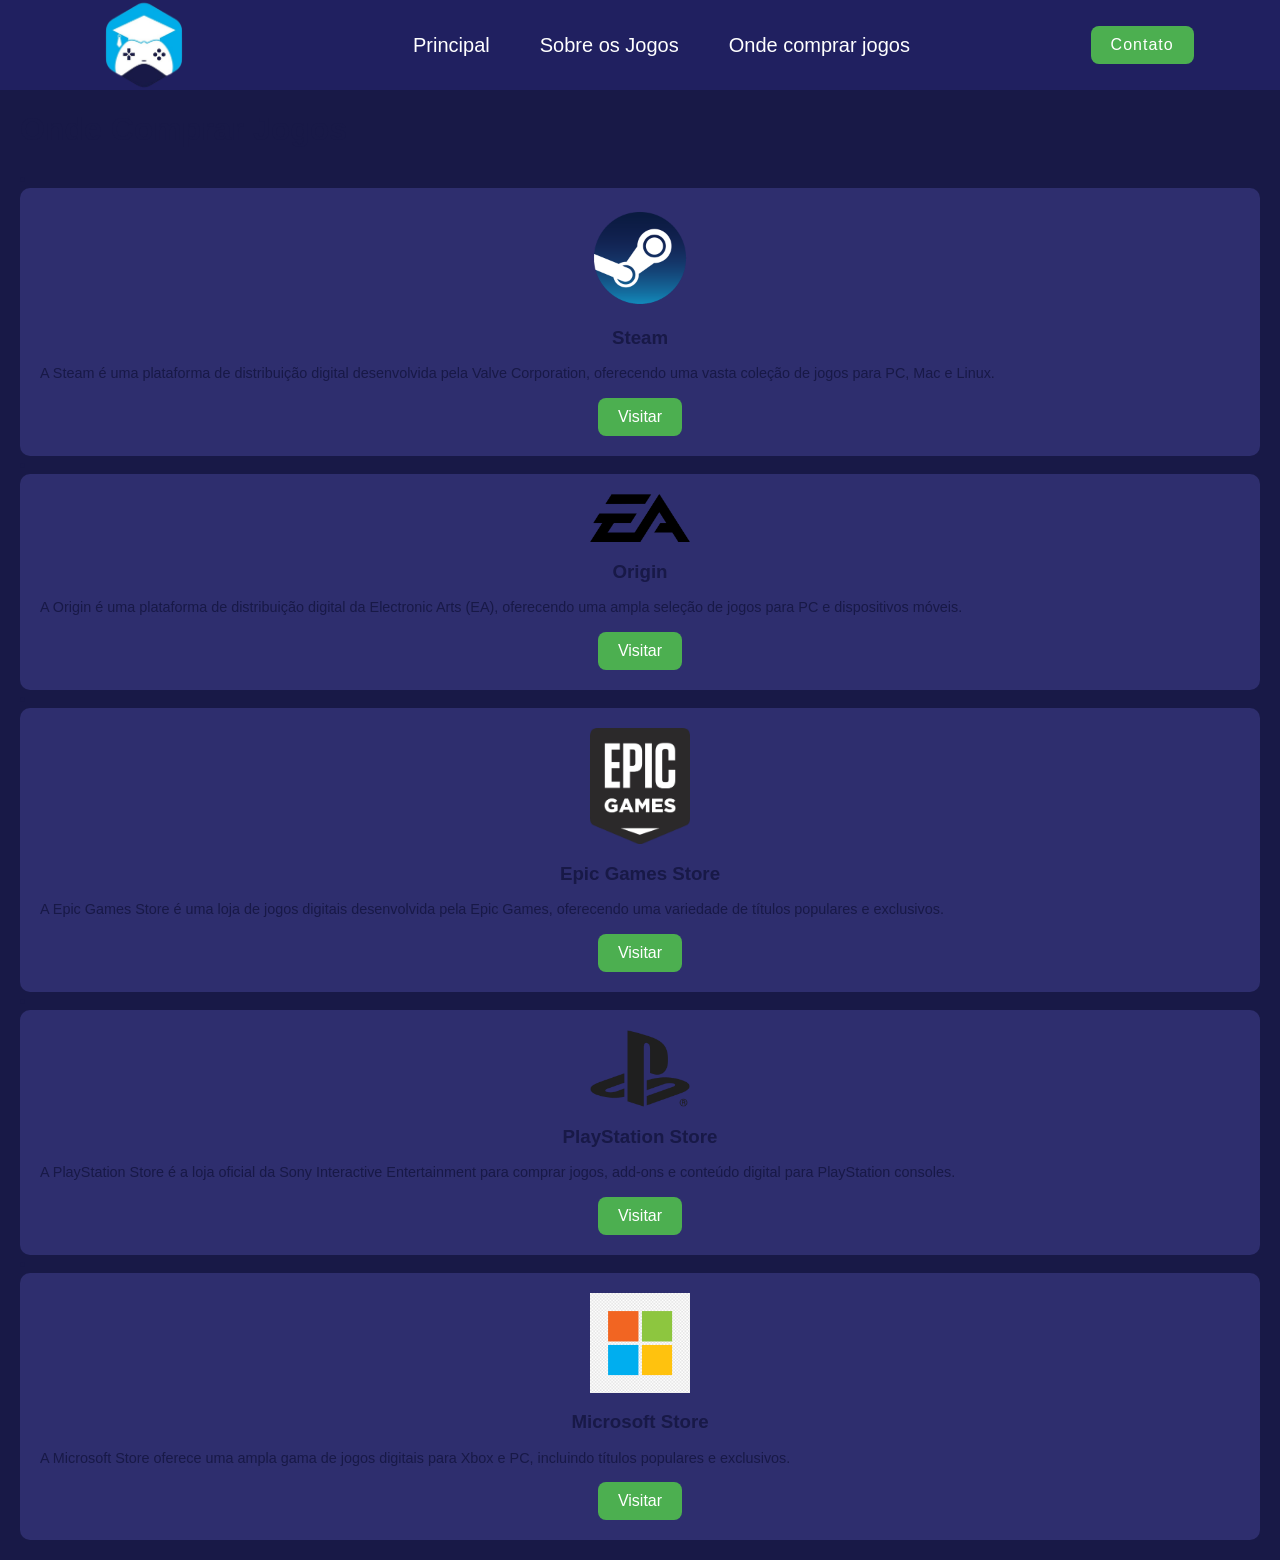
==== index.html @ fca537c5 "Update index.html" ====
<!DOCTYPE html>
<html lang="pt-br">

<head>
    <meta charset="UTF-8">
    <meta name="viewport" content="width=device-width, initial-scale=1.0, maximum-scale=1.0, user-scalable=no">
    <title>Onde Comprar Jogos</title>
    <link rel="stylesheet" href="style.css">
    <link rel="stylesheet" href="ODC.css">
    <link rel="icon" type="image/png" src="imagens/icon.png">
</head>

<body>

    <!-- Começo do Cabeçário -->
    <header class="header">
        <nav class="nav__container">
            <div class="nav__logo"></div>

            <ul class="nav__links">
                <li class="nav__link">
                    <a href="#">Principal</a>
                </li>
                <li class="nav__link">
                    <a href="#">Sobre os Jogos</a>
                </li>
                <li class="nav__link">
                    <a href="#">Onde comprar jogos</a>
                </li>
            </ul>
            <button class="btn btn--primary">Contato</button>
        </nav>
    </header>
    <!-- Fim do Cabeçário -->

    <!-- Conteúdo da página -->
    <div class="onde-comprar-container">
        <h1 style="color: #181947;">Onde Comprar Jogos</h1>
        <p style="color: #181947;>Aqui estão algumas das principais lojas para comprar jogos digitais:</p>
        <ul class="lojas">
            <li>
                <div class="loja">
                    <img src="Steam_Logo.png" alt="Steam">
                    <h3>Steam</h3>
                    <p>A Steam é uma plataforma de distribuição digital desenvolvida pela Valve Corporation, oferecendo uma vasta coleção de jogos para PC, Mac e Linux.</p>
                    <a href="https://store.steampowered.com/" class="btn-loja">Visitar</a>
                </div>
            </li>
            <li>
                <div class="loja">
                    <img src="2560px-EA-Logo.svg.png" alt="Origin">
                    <h3>Origin</h3>
                    <p>A Origin é uma plataforma de distribuição digital da Electronic Arts (EA), oferecendo uma ampla seleção de jogos para PC e dispositivos móveis.</p>
                    <a href="https://www.origin.com/" class="btn-loja">Visitar</a>
                </div>
            </li>
            <li>
                <div class="loja">
                    <img src="Epic_Games_logo.svg.png" alt="Epic Games Store">
                    <h3>Epic Games Store</h3>
                    <p>A Epic Games Store é uma loja de jogos digitais desenvolvida pela Epic Games, oferecendo uma variedade de títulos populares e exclusivos.</p>
                    <a href="https://www.epicgames.com/store/" class="btn-loja">Visitar</a>
                </div>
            </li>
            <li>
                <div class="loja">
                    <img src="1280px-PlayStation_logo.svg.png
" alt="PlayStation Store">
                    <h3>PlayStation Store</h3>
                    <p>A PlayStation Store é a loja oficial da Sony Interactive Entertainment para comprar jogos, add-ons e conteúdo digital para PlayStation consoles.</p>
                    <a href="https://store.playstation.com/" class="btn-loja">Visitar</a>
                </div>
            </li>
            <li>
                <div class="loja">
                    <img src="images (1).png" alt="Microsoft Store">
                    <h3>Microsoft Store</h3>
                    <p>A Microsoft Store oferece uma ampla gama de jogos digitais para Xbox e PC, incluindo títulos populares e exclusivos.</p>
                    <a href="https://www.microsoft.com/pt-br/store/b/games" class="btn-loja">Visitar</a>
                </div>
            </li>
        </ul>
    </div>

</body>

</html>
---- style.css ----
/* Estilos Gerais */
*,
*::before,
*::after {
    box-sizing: border-box;
}

body {
    margin: 0;
    padding: 0;
    color: white;
    font-family: "Roboto", sans-serif;
    background-color: #CEDAE3;
}

a {
    text-decoration: none;
    color: inherit;
}

/* Cabeçalho */
.header {
    width: 100%;
    height: 10vh;
    background-color: #181947;
    display: flex;
    align-items: center;
    justify-content: center;
    padding: 2em 1em;
}

.nav__container {
    width: 100%;
    display: flex;
    flex-direction: row;
    align-items: center;
    justify-content: space-around;
}

.nav__logo {
    font-size: 2rem;
    font-weight: bold;
    letter-spacing: -1px;
    text-transform: uppercase;
    background-image: url('Logo.png');
    background-size: contain;
    background-repeat: no-repeat;
    height: 120px;
    width: 150px;
}

.nav__links {
    display: flex;
    align-items: center;
    justify-content: center;
    gap: 1.5em;
    font-size: 1.25rem;
    color: hsla(0, 0%, 100%, 0.7);
}

.nav__link {
    transition: all 0.3s ease;
}

.nav__link:hover {
    color: white;
    transform: translateY(-3px);
}

.btn {
    border: 0;
    border-radius: 20px;
    padding: 0.75em 2.25em;
    font-family: inherit;
    font-size: 1rem;
    letter-spacing: 1px;
    cursor: pointer;
    transition: all 0.2s ease;
}

.btn--primary {
    background-color: #4288AA;
    color: hsla(0, 100%, 100%, 0.8);
}

.btn--primary:hover {
    border-radius: 15px;
    background-color: rgba(66, 136, 170, 0.9);
}
.Int {
    color: #181947;
    text-align: center;
}
/* Carrossel */
.container {
    display: flex;
    flex-wrap: nowrap;
    overflow-x: auto;
    gap: 1em;
    padding: 2em 0;
}

.card {
    position: relative;
    flex: 0 0 auto;
    width: 300px;
    border-radius: 10px;
    overflow: hidden;
    background-color: #181947;
    color: white;
    transition: transform 0.3s, width 0.3s;
}

.card:hover {
    cursor: pointer;
}

.background {
    width: 100%;
    height: 200px;
    object-fit: cover;
}

.card-content {
    padding: 1em;
}

.profile-image {
    display: flex;
    justify-content: center;
    align-items: center;
    margin-bottom: 1em;
}

.title {
    font-size: 1.5rem;
    margin: 0.5em 0;
}

.cta-button {
    padding: 0.5em 1em;
    background-color: #4288AA;
    color: white;
    border: none;
    border-radius: 10px;
    cursor: pointer;
    transition: background-color 0.3s;
    display: none; /* Oculto por padrão */
}

.cta-button:hover {
    background-color: rgba(66, 136, 170, 0.9);
}

.backdrop {
    position: absolute;
    top: 0;
    left: 0;
    width: 100%;
    height: 100%;
    background: rgba(0, 0, 0, 0.3);
    z-index: 0;
}

/* Game of the Year - Tópico 1 */
.game-of-the-year {
    padding: 2em;
    background-color: #202060;
    color: white;
    text-align: center;
    border-radius: 10px;
    margin: 2em auto;
    max-width: 800px;
    box-shadow: 0 4px 8px rgba(0, 0, 0, 0.1);
}

/* Game of the Year - Tópico 2 */
.game-of-the-year h2 {
    font-size: 2rem;
    margin-bottom: 1em;
}

/* Game of the Year - Tópico 3 */
.game-of-the-year p {
    font-size: 1.25rem;
    margin-bottom: 2em;
}

/* Game of the Year - Tópico 4 */
.game-of-the-year ul {
    list-style: none;
    padding: 0;
}

.game-of-the-year li {
    margin: 0.5em 0;
    font-size: 1.1rem;
}



/* Classes Adicionais */
.card.active {
    transform: scale(1.05);
    width: 350px;
}

.card.active .cta-button {
    display: block; /* Exibe o botão quando ativo */
}

/* Media Queries */
@media (max-width: 768px) {
    .nav__container {
        flex-direction: column;
    }

    .container {
        flex-direction: column;
        align-items: center;
    }
}
---- ODC.css ----
body {
    font-family: Arial, sans-serif;
    background-color: #181947;
    color: white;
}

.header {
    background-color: #202060;
    padding: 10px 0;
    text-align: center;
}

.nav__links {
    list-style-type: none;
    margin: 0;
    padding: 0;
}

.nav__link {
    display: inline;
    margin: 0 10px;
}

.nav__link a {
    text-decoration: none;
    color: white;
}

.btn {
    background-color: #4CAF50;
    border: none;
    color: white;
    padding: 10px 20px;
    text-align: center;
    text-decoration: none;
    display: inline-block;
    font-size: 16px;
    margin: 4px 2px;
    cursor: pointer;
    border-radius: 8px;
}

.onde-comprar-container {
    margin: 20px;
    color:#181947;
}

.lojas {
    list-style-type: none;
    padding: 0;
    margin: 0;
}

.lojas li {
    margin-bottom: 20px;
}

.loja {
    background-color: #2E2E6E;
    padding: 20px;
    border-radius: 10px;
}

.loja img {
    max-width: 100px;
    display: block;
    margin: 0 auto 10px;
}

.loja h3 {
    text-align: center;
    margin-bottom: 10px;
}

.loja p {
    font-size: 0.9rem;
    text-align: justify;
    line-height: 1.4;
}

.btn-loja {
    display: block;
    width: fit-content;
    margin: 0 auto;
    padding: 10px 20px;
    background-color: #4CAF50;
    border: none;
    color: white;
    text-align: center;
    text-decoration: none;
    font-size: 16px;
    cursor: pointer;
    border-radius: 8px;
}
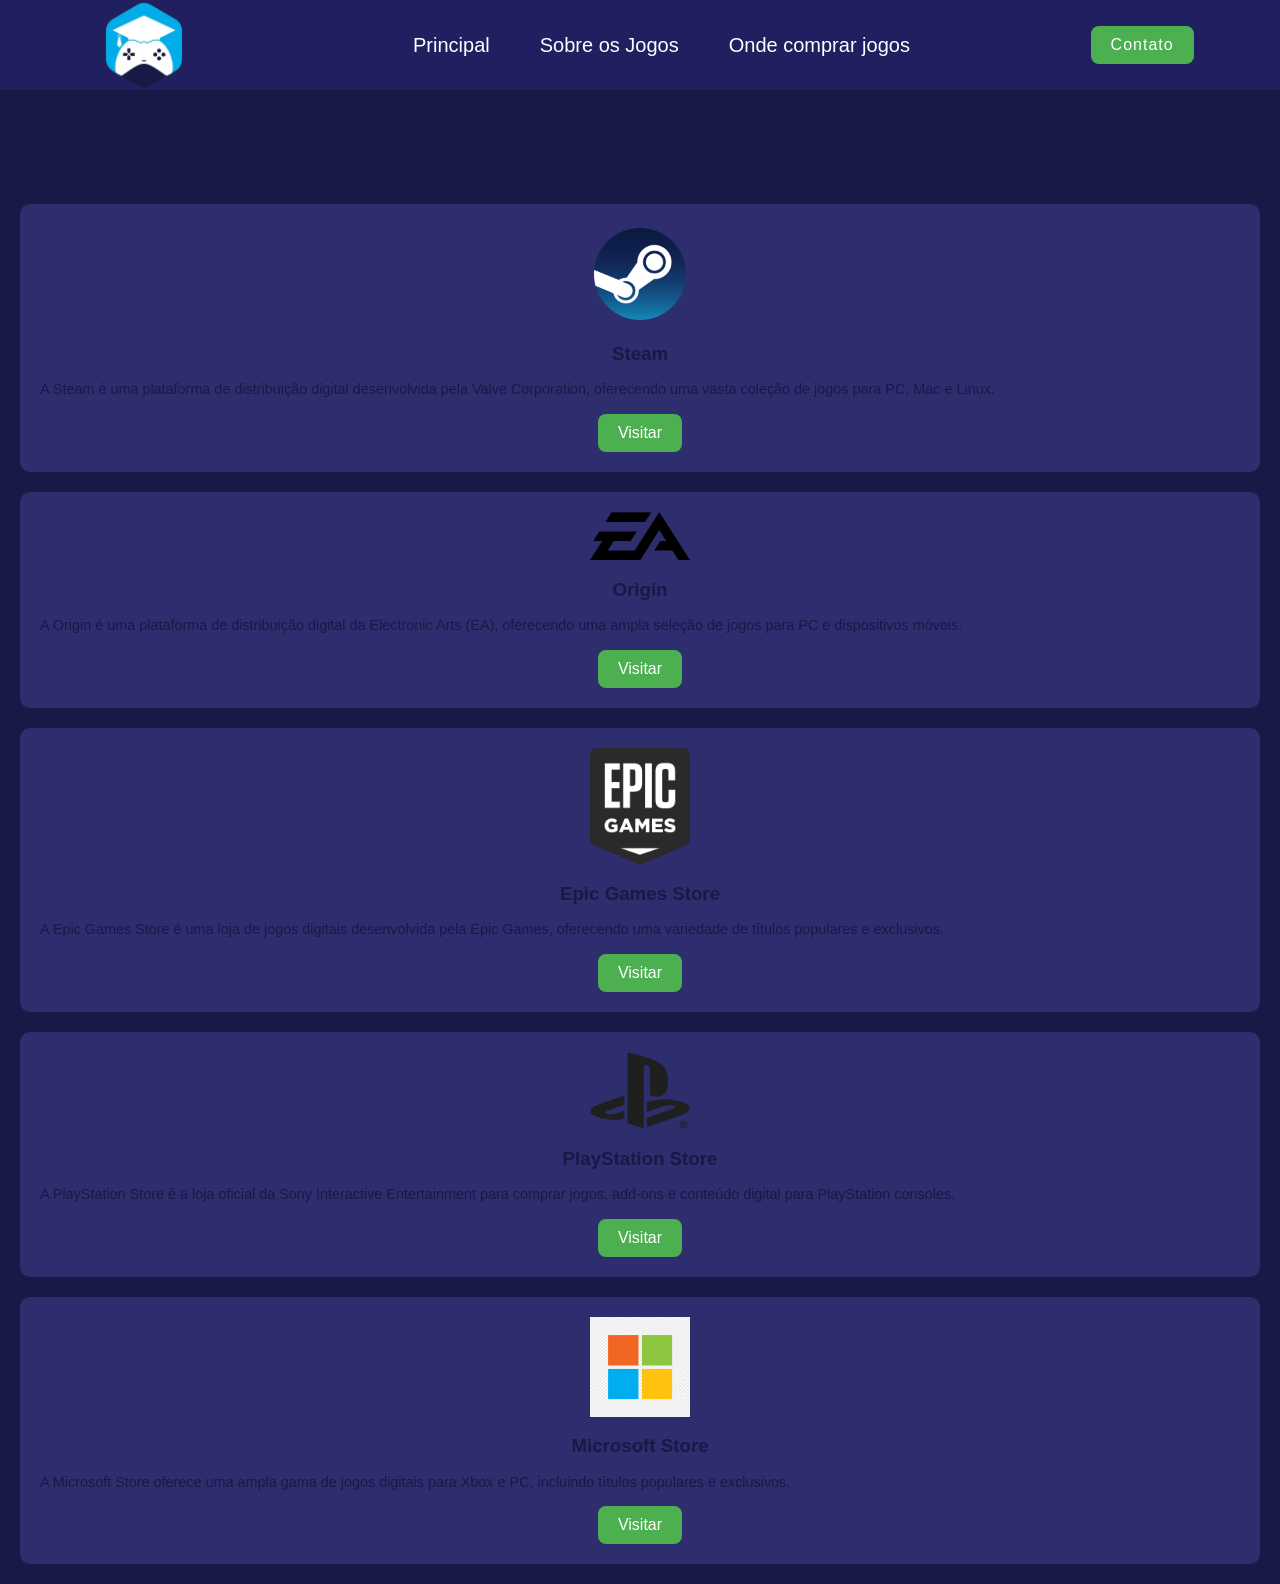
==== commit a564d4b3: "Update index.html" ====
--- a/index.html
+++ b/index.html
@@ -36,29 +36,29 @@
     <!-- Conteúdo da página -->
     <div class="onde-comprar-container">
         <h1 style="color: #181947;">Onde Comprar Jogos</h1>
-        <p style="color: #181947;>Aqui estão algumas das principais lojas para comprar jogos digitais:</p>
+        <p style="color: #181947;">Aqui estão algumas das principais lojas para comprar jogos digitais:</p>
         <ul class="lojas">
             <li>
                 <div class="loja">
                     <img src="Steam_Logo.png" alt="Steam">
-                    <h3>Steam</h3>
-                    <p>A Steam é uma plataforma de distribuição digital desenvolvida pela Valve Corporation, oferecendo uma vasta coleção de jogos para PC, Mac e Linux.</p>
+                    <h3 style="color: #181947;">Steam</h3>
+                    <p style="color: #181947;">A Steam é uma plataforma de distribuição digital desenvolvida pela Valve Corporation, oferecendo uma vasta coleção de jogos para PC, Mac e Linux.</p>
                     <a href="https://store.steampowered.com/" class="btn-loja">Visitar</a>
                 </div>
             </li>
             <li>
                 <div class="loja">
                     <img src="2560px-EA-Logo.svg.png" alt="Origin">
-                    <h3>Origin</h3>
-                    <p>A Origin é uma plataforma de distribuição digital da Electronic Arts (EA), oferecendo uma ampla seleção de jogos para PC e dispositivos móveis.</p>
+                    <h3 style="color: #181947;">Origin</h3>
+                    <p style="color: #181947;">A Origin é uma plataforma de distribuição digital da Electronic Arts (EA), oferecendo uma ampla seleção de jogos para PC e dispositivos móveis.</p>
                     <a href="https://www.origin.com/" class="btn-loja">Visitar</a>
                 </div>
             </li>
             <li>
                 <div class="loja">
                     <img src="Epic_Games_logo.svg.png" alt="Epic Games Store">
-                    <h3>Epic Games Store</h3>
-                    <p>A Epic Games Store é uma loja de jogos digitais desenvolvida pela Epic Games, oferecendo uma variedade de títulos populares e exclusivos.</p>
+                    <h3 style="color: #181947;">Epic Games Store</h3>
+                    <p style="color: #181947;">A Epic Games Store é uma loja de jogos digitais desenvolvida pela Epic Games, oferecendo uma variedade de títulos populares e exclusivos.</p>
                     <a href="https://www.epicgames.com/store/" class="btn-loja">Visitar</a>
                 </div>
             </li>
@@ -66,16 +66,16 @@
                 <div class="loja">
                     <img src="1280px-PlayStation_logo.svg.png
 " alt="PlayStation Store">
-                    <h3>PlayStation Store</h3>
-                    <p>A PlayStation Store é a loja oficial da Sony Interactive Entertainment para comprar jogos, add-ons e conteúdo digital para PlayStation consoles.</p>
+                    <h3 style="color: #181947;" >PlayStation Store</h3>
+                    <p style="color: #181947;" >A PlayStation Store é a loja oficial da Sony Interactive Entertainment para comprar jogos, add-ons e conteúdo digital para PlayStation consoles.</p>
                     <a href="https://store.playstation.com/" class="btn-loja">Visitar</a>
                 </div>
             </li>
             <li>
                 <div class="loja">
                     <img src="images (1).png" alt="Microsoft Store">
-                    <h3>Microsoft Store</h3>
-                    <p>A Microsoft Store oferece uma ampla gama de jogos digitais para Xbox e PC, incluindo títulos populares e exclusivos.</p>
+                    <h3 style="color: #181947;">Microsoft Store</h3>
+                    <p style="color: #181947;">A Microsoft Store oferece uma ampla gama de jogos digitais para Xbox e PC, incluindo títulos populares e exclusivos.</p>
                     <a href="https://www.microsoft.com/pt-br/store/b/games" class="btn-loja">Visitar</a>
                 </div>
             </li>
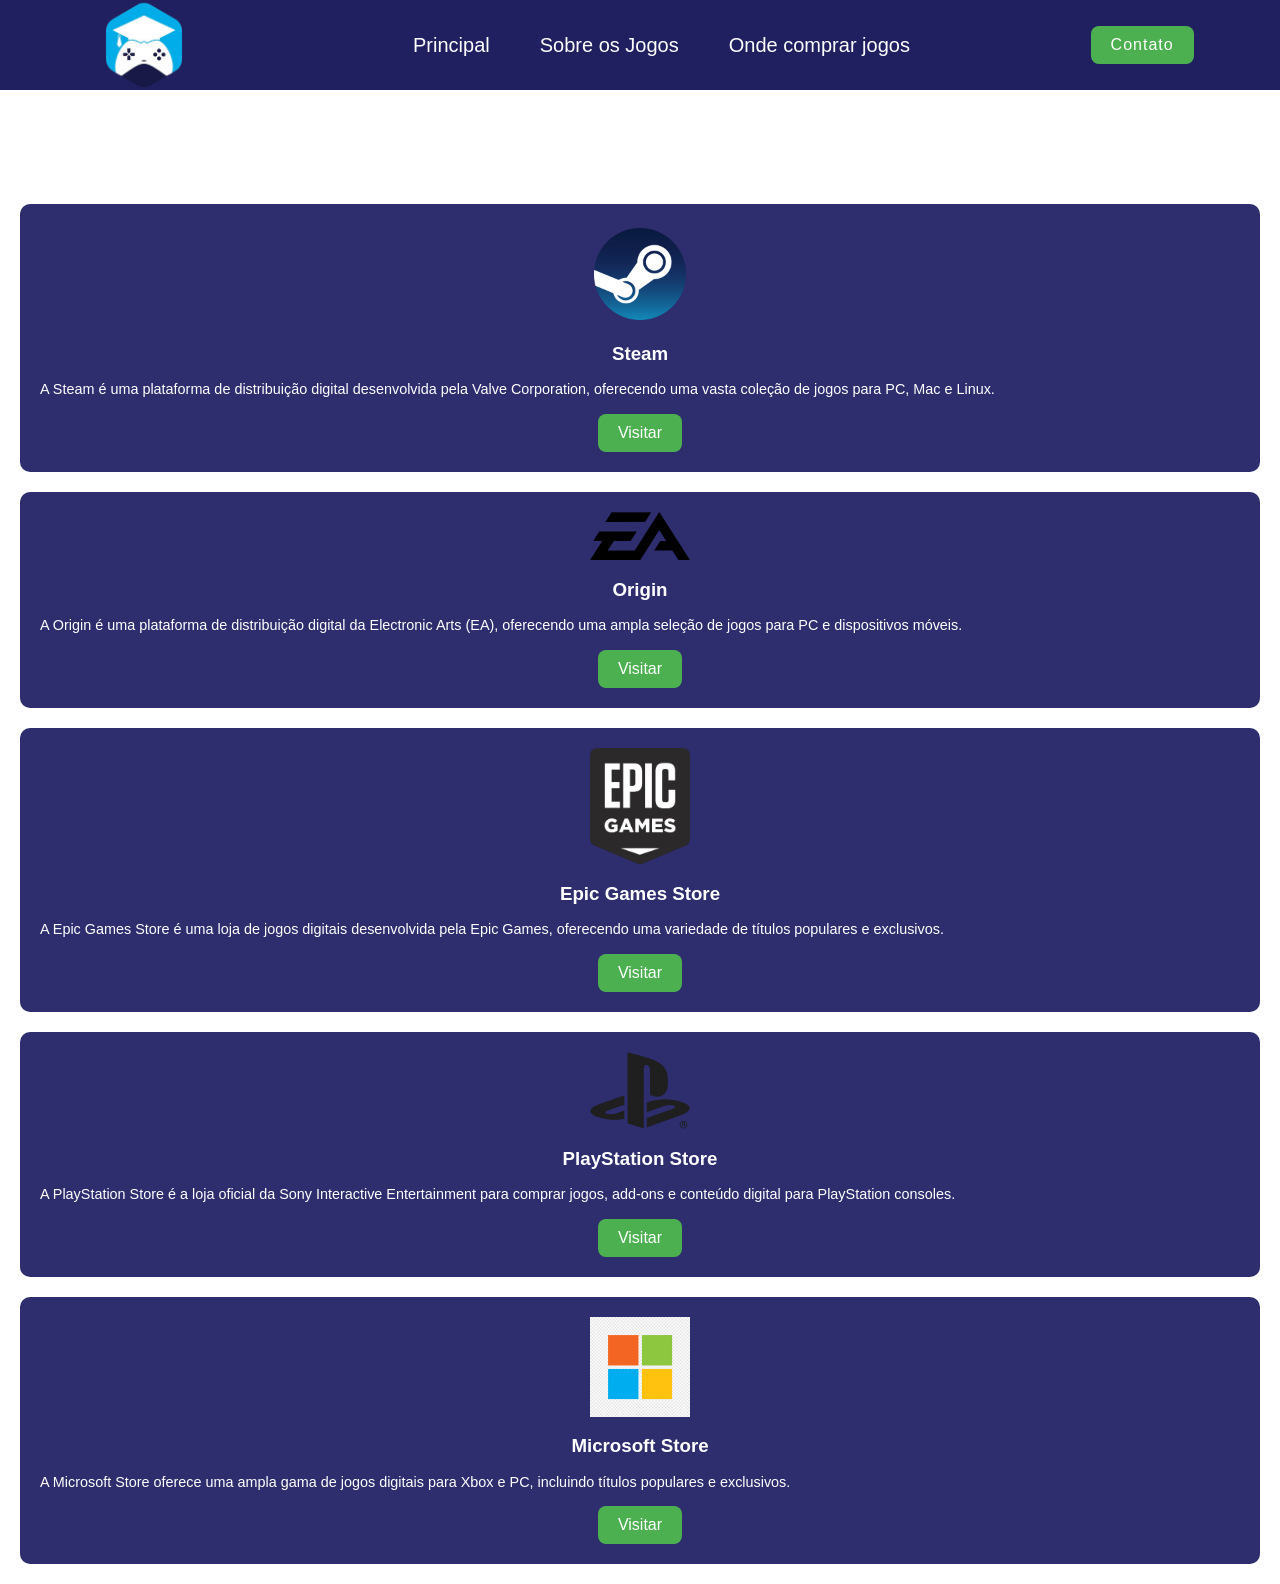
==== commit 5dc7755d: "Update index.html" ====
--- a/index.html
+++ b/index.html
@@ -35,30 +35,30 @@
 
     <!-- Conteúdo da página -->
     <div class="onde-comprar-container">
-        <h1 style="color: #181947;">Onde Comprar Jogos</h1>
-        <p style="color: #181947;">Aqui estão algumas das principais lojas para comprar jogos digitais:</p>
+        <h1>Onde Comprar Jogos</h1>
+        <p>Aqui estão algumas das principais lojas para comprar jogos digitais:</p>
         <ul class="lojas">
             <li>
                 <div class="loja">
                     <img src="Steam_Logo.png" alt="Steam">
-                    <h3 style="color: #181947;">Steam</h3>
-                    <p style="color: #181947;">A Steam é uma plataforma de distribuição digital desenvolvida pela Valve Corporation, oferecendo uma vasta coleção de jogos para PC, Mac e Linux.</p>
+                    <h3>Steam</h3>
+                    <p>A Steam é uma plataforma de distribuição digital desenvolvida pela Valve Corporation, oferecendo uma vasta coleção de jogos para PC, Mac e Linux.</p>
                     <a href="https://store.steampowered.com/" class="btn-loja">Visitar</a>
                 </div>
             </li>
             <li>
                 <div class="loja">
                     <img src="2560px-EA-Logo.svg.png" alt="Origin">
-                    <h3 style="color: #181947;">Origin</h3>
-                    <p style="color: #181947;">A Origin é uma plataforma de distribuição digital da Electronic Arts (EA), oferecendo uma ampla seleção de jogos para PC e dispositivos móveis.</p>
+                    <h3>Origin</h3>
+                    <p>A Origin é uma plataforma de distribuição digital da Electronic Arts (EA), oferecendo uma ampla seleção de jogos para PC e dispositivos móveis.</p>
                     <a href="https://www.origin.com/" class="btn-loja">Visitar</a>
                 </div>
             </li>
             <li>
                 <div class="loja">
                     <img src="Epic_Games_logo.svg.png" alt="Epic Games Store">
-                    <h3 style="color: #181947;">Epic Games Store</h3>
-                    <p style="color: #181947;">A Epic Games Store é uma loja de jogos digitais desenvolvida pela Epic Games, oferecendo uma variedade de títulos populares e exclusivos.</p>
+                    <h3>Epic Games Store</h3>
+                    <p>A Epic Games Store é uma loja de jogos digitais desenvolvida pela Epic Games, oferecendo uma variedade de títulos populares e exclusivos.</p>
                     <a href="https://www.epicgames.com/store/" class="btn-loja">Visitar</a>
                 </div>
             </li>
@@ -66,16 +66,16 @@
                 <div class="loja">
                     <img src="1280px-PlayStation_logo.svg.png
 " alt="PlayStation Store">
-                    <h3 style="color: #181947;" >PlayStation Store</h3>
-                    <p style="color: #181947;" >A PlayStation Store é a loja oficial da Sony Interactive Entertainment para comprar jogos, add-ons e conteúdo digital para PlayStation consoles.</p>
+                    <h3>PlayStation Store</h3>
+                    <p>A PlayStation Store é a loja oficial da Sony Interactive Entertainment para comprar jogos, add-ons e conteúdo digital para PlayStation consoles.</p>
                     <a href="https://store.playstation.com/" class="btn-loja">Visitar</a>
                 </div>
             </li>
             <li>
                 <div class="loja">
                     <img src="images (1).png" alt="Microsoft Store">
-                    <h3 style="color: #181947;">Microsoft Store</h3>
-                    <p style="color: #181947;">A Microsoft Store oferece uma ampla gama de jogos digitais para Xbox e PC, incluindo títulos populares e exclusivos.</p>
+                    <h3>Microsoft Store</h3>
+                    <p>A Microsoft Store oferece uma ampla gama de jogos digitais para Xbox e PC, incluindo títulos populares e exclusivos.</p>
                     <a href="https://www.microsoft.com/pt-br/store/b/games" class="btn-loja">Visitar</a>
                 </div>
             </li>
--- a/ODC.css
+++ b/ODC.css
@@ -1,6 +1,6 @@
 body {
     font-family: Arial, sans-serif;
-    background-color: #181947;
+    background-color: white;
     color: white;
 }
 
@@ -42,7 +42,7 @@
 
 .onde-comprar-container {
     margin: 20px;
-    color:#181947;
+    color:white;
 }
 
 .lojas {
@@ -70,12 +70,14 @@
 .loja h3 {
     text-align: center;
     margin-bottom: 10px;
+    color: white;
 }
 
 .loja p {
     font-size: 0.9rem;
     text-align: justify;
     line-height: 1.4;
+    color: white;
 }
 
 .btn-loja {
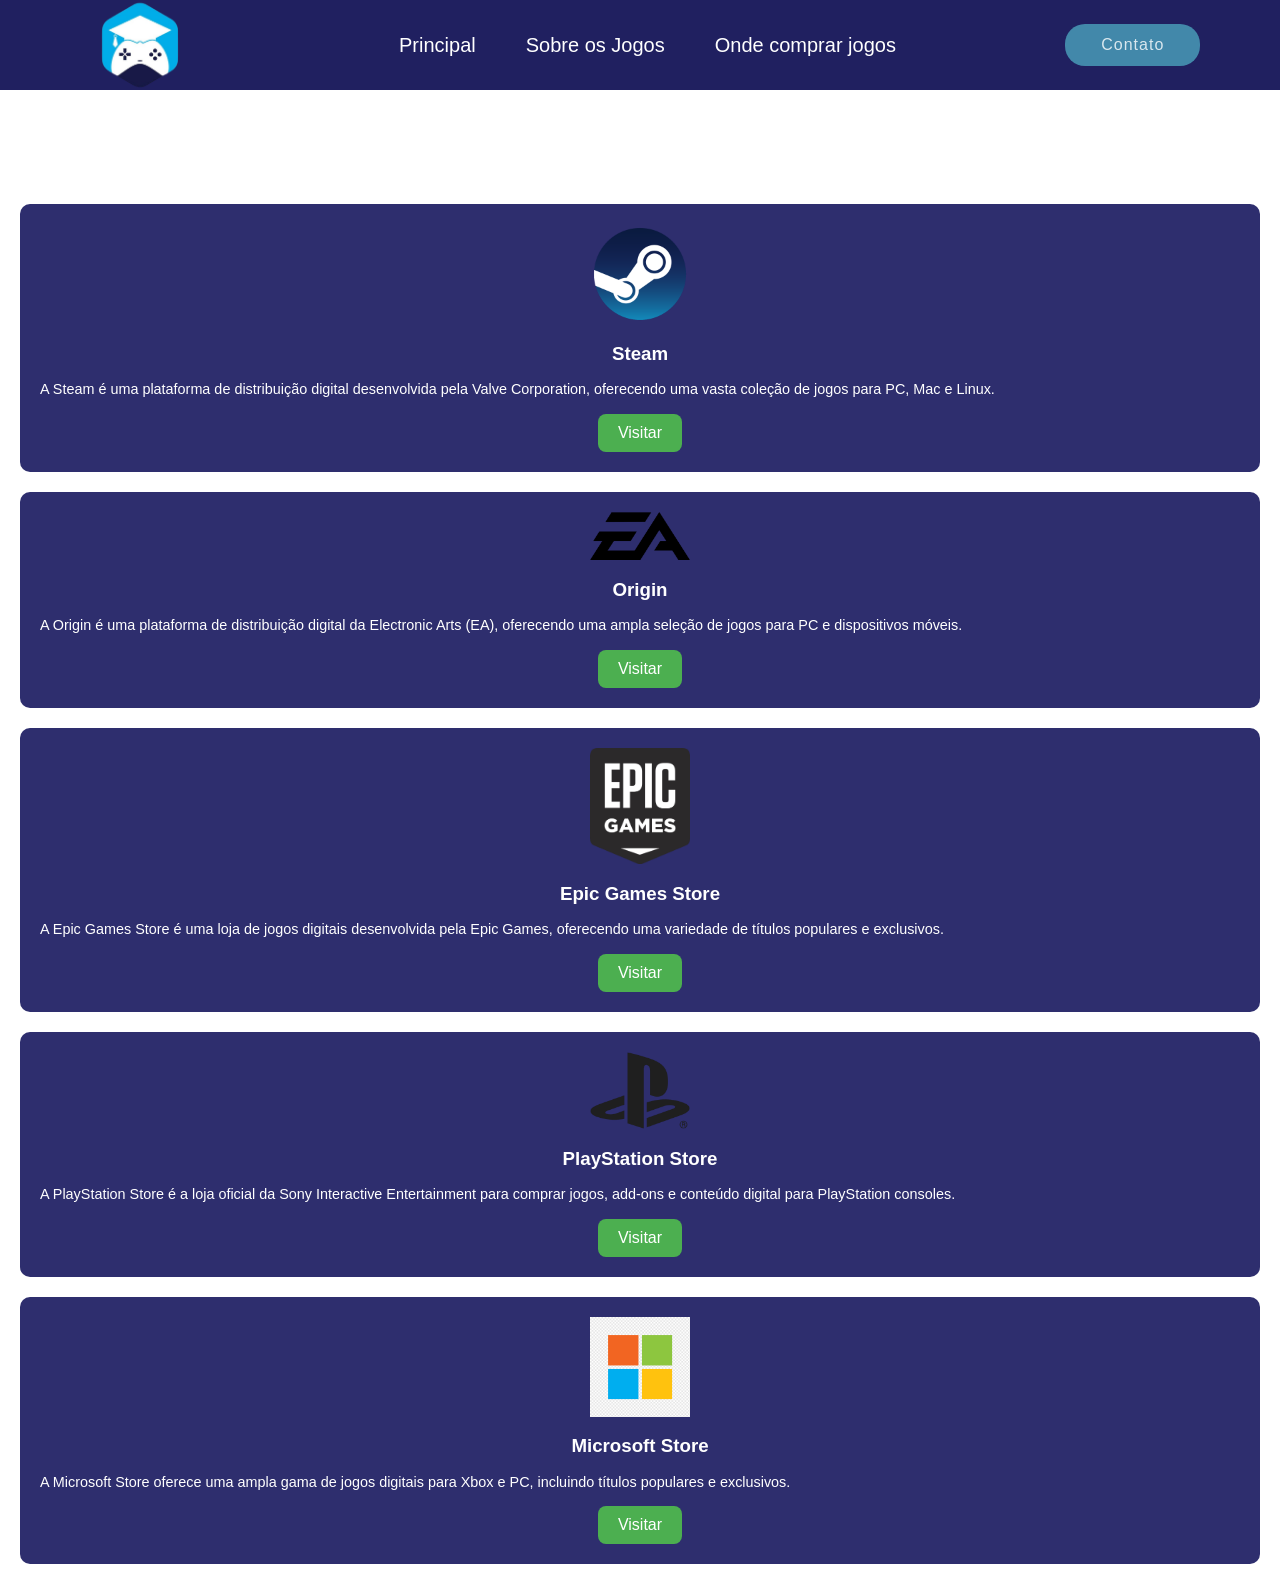
==== commit e2a5e2f6: "Update index.html" ====
--- a/index.html
+++ b/index.html
@@ -43,7 +43,7 @@
                     <img src="Steam_Logo.png" alt="Steam">
                     <h3>Steam</h3>
                     <p>A Steam é uma plataforma de distribuição digital desenvolvida pela Valve Corporation, oferecendo uma vasta coleção de jogos para PC, Mac e Linux.</p>
-                    <a href="https://store.steampowered.com/" class="btn-loja">Visitar</a>
+                    <a href="https://store.steampowered.com/" class="btn2-loja">Visitar</a>
                 </div>
             </li>
             <li>
@@ -51,7 +51,7 @@
                     <img src="2560px-EA-Logo.svg.png" alt="Origin">
                     <h3>Origin</h3>
                     <p>A Origin é uma plataforma de distribuição digital da Electronic Arts (EA), oferecendo uma ampla seleção de jogos para PC e dispositivos móveis.</p>
-                    <a href="https://www.origin.com/" class="btn-loja">Visitar</a>
+                    <a href="https://www.origin.com/" class="btn2-loja">Visitar</a>
                 </div>
             </li>
             <li>
@@ -59,7 +59,7 @@
                     <img src="Epic_Games_logo.svg.png" alt="Epic Games Store">
                     <h3>Epic Games Store</h3>
                     <p>A Epic Games Store é uma loja de jogos digitais desenvolvida pela Epic Games, oferecendo uma variedade de títulos populares e exclusivos.</p>
-                    <a href="https://www.epicgames.com/store/" class="btn-loja">Visitar</a>
+                    <a href="https://www.epicgames.com/store/" class="btn2-loja">Visitar</a>
                 </div>
             </li>
             <li>
@@ -68,7 +68,7 @@
 " alt="PlayStation Store">
                     <h3>PlayStation Store</h3>
                     <p>A PlayStation Store é a loja oficial da Sony Interactive Entertainment para comprar jogos, add-ons e conteúdo digital para PlayStation consoles.</p>
-                    <a href="https://store.playstation.com/" class="btn-loja">Visitar</a>
+                    <a href="https://store.playstation.com/" class="btn2-loja">Visitar</a>
                 </div>
             </li>
             <li>
@@ -76,7 +76,7 @@
                     <img src="images (1).png" alt="Microsoft Store">
                     <h3>Microsoft Store</h3>
                     <p>A Microsoft Store oferece uma ampla gama de jogos digitais para Xbox e PC, incluindo títulos populares e exclusivos.</p>
-                    <a href="https://www.microsoft.com/pt-br/store/b/games" class="btn-loja">Visitar</a>
+                    <a href="https://www.microsoft.com/pt-br/store/b/games" class="btn2-loja">Visitar</a>
                 </div>
             </li>
         </ul>
--- a/ODC.css
+++ b/ODC.css
@@ -26,7 +26,7 @@
     color: white;
 }
 
-.btn {
+.btn2 {
     background-color: #4CAF50;
     border: none;
     color: white;
@@ -80,7 +80,7 @@
     color: white;
 }
 
-.btn-loja {
+.btn2-loja {
     display: block;
     width: fit-content;
     margin: 0 auto;
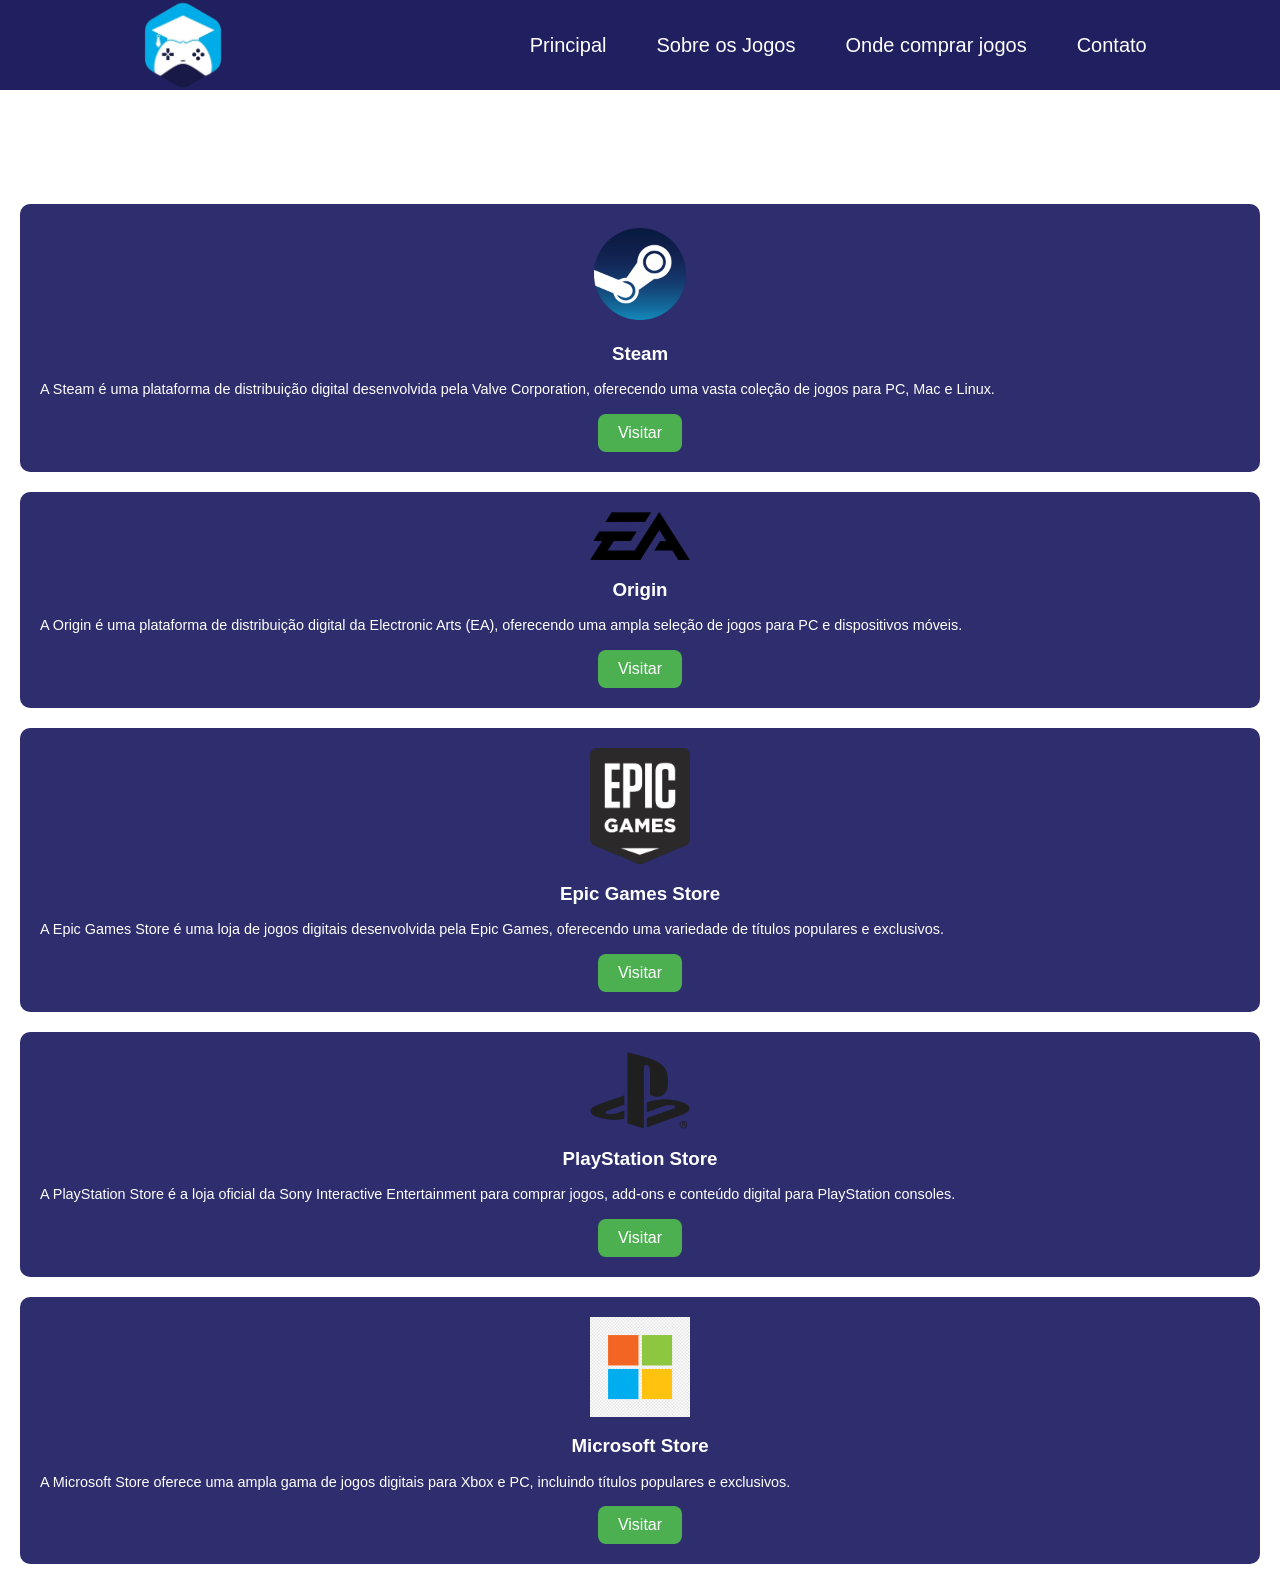
==== commit da7fbdeb: "Update index.html" ====
--- a/index.html
+++ b/index.html
@@ -19,16 +19,19 @@
 
             <ul class="nav__links">
                 <li class="nav__link">
-                    <a href="#">Principal</a>
+                    <a href="https://ednaldoberk.github.io/Principal/#">Principal</a>
                 </li>
                 <li class="nav__link">
-                    <a href="#">Sobre os Jogos</a>
+                    <a href="https://ednaldoberk.github.io/Sobre-os-Jogos/#">Sobre os Jogos</a>
                 </li>
                 <li class="nav__link">
-                    <a href="#">Onde comprar jogos</a>
+                    <a href="https://ednaldoberk.github.io/Ednaldo/">Onde comprar jogos</a>
+                </li>
+                <li class="nav__link">
+                    <a href="https://ednaldoberk.github.io/Contato/">Contato</a>
                 </li>
             </ul>
-            <button class="btn btn--primary">Contato</button>
+
         </nav>
     </header>
     <!-- Fim do Cabeçário -->
--- a/ODC.css
+++ b/ODC.css
@@ -27,7 +27,7 @@
 }
 
 .btn2 {
-    background-color: #4CAF50;
+    background-color: #4288AA;
     border: none;
     color: white;
     padding: 10px 20px;
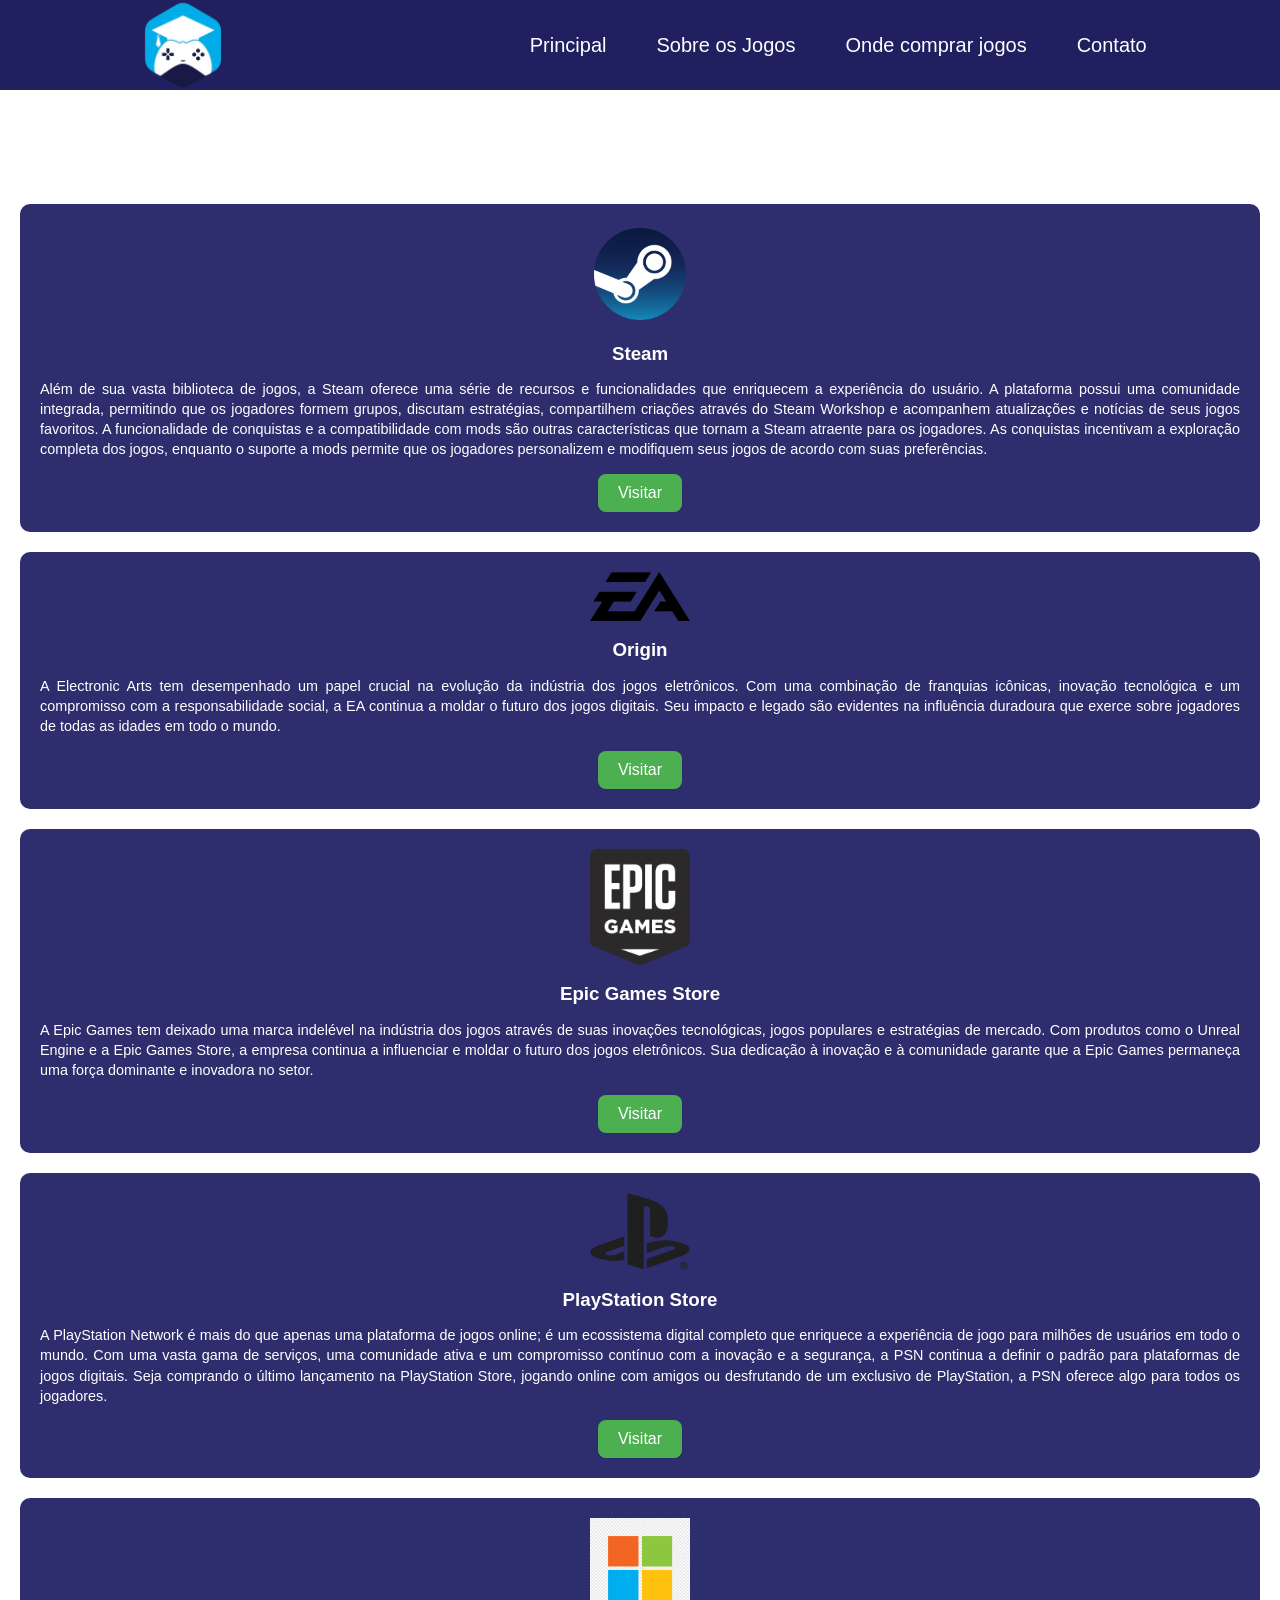
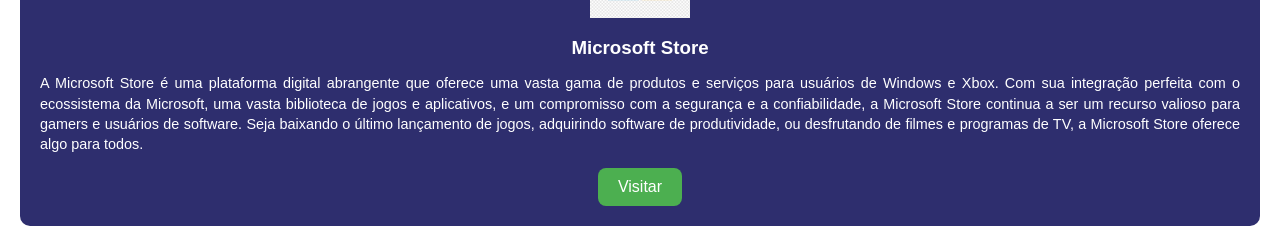
==== commit 1b10093e: "Update index.html" ====
--- a/index.html
+++ b/index.html
@@ -45,7 +45,8 @@
                 <div class="loja">
                     <img src="Steam_Logo.png" alt="Steam">
                     <h3>Steam</h3>
-                    <p>A Steam é uma plataforma de distribuição digital desenvolvida pela Valve Corporation, oferecendo uma vasta coleção de jogos para PC, Mac e Linux.</p>
+                    <p>Além de sua vasta biblioteca de jogos, a Steam oferece uma série de recursos e funcionalidades que enriquecem a experiência do usuário. A plataforma possui uma comunidade integrada, permitindo que os jogadores formem grupos, discutam estratégias, compartilhem criações através do Steam Workshop e acompanhem atualizações e notícias de seus jogos favoritos.
+A funcionalidade de conquistas e a compatibilidade com mods são outras características que tornam a Steam atraente para os jogadores. As conquistas incentivam a exploração completa dos jogos, enquanto o suporte a mods permite que os jogadores personalizem e modifiquem seus jogos de acordo com suas preferências.</p>
                     <a href="https://store.steampowered.com/" class="btn2-loja">Visitar</a>
                 </div>
             </li>
@@ -53,7 +54,7 @@
                 <div class="loja">
                     <img src="2560px-EA-Logo.svg.png" alt="Origin">
                     <h3>Origin</h3>
-                    <p>A Origin é uma plataforma de distribuição digital da Electronic Arts (EA), oferecendo uma ampla seleção de jogos para PC e dispositivos móveis.</p>
+                    <p>A Electronic Arts tem desempenhado um papel crucial na evolução da indústria dos jogos eletrônicos. Com uma combinação de franquias icônicas, inovação tecnológica e um compromisso com a responsabilidade social, a EA continua a moldar o futuro dos jogos digitais. Seu impacto e legado são evidentes na influência duradoura que exerce sobre jogadores de todas as idades em todo o mundo.</p>
                     <a href="https://www.origin.com/" class="btn2-loja">Visitar</a>
                 </div>
             </li>
@@ -61,7 +62,7 @@
                 <div class="loja">
                     <img src="Epic_Games_logo.svg.png" alt="Epic Games Store">
                     <h3>Epic Games Store</h3>
-                    <p>A Epic Games Store é uma loja de jogos digitais desenvolvida pela Epic Games, oferecendo uma variedade de títulos populares e exclusivos.</p>
+                    <p>A Epic Games tem deixado uma marca indelével na indústria dos jogos através de suas inovações tecnológicas, jogos populares e estratégias de mercado. Com produtos como o Unreal Engine e a Epic Games Store, a empresa continua a influenciar e moldar o futuro dos jogos eletrônicos. Sua dedicação à inovação e à comunidade garante que a Epic Games permaneça uma força dominante e inovadora no setor.</p>
                     <a href="https://www.epicgames.com/store/" class="btn2-loja">Visitar</a>
                 </div>
             </li>
@@ -70,7 +71,7 @@
                     <img src="1280px-PlayStation_logo.svg.png
 " alt="PlayStation Store">
                     <h3>PlayStation Store</h3>
-                    <p>A PlayStation Store é a loja oficial da Sony Interactive Entertainment para comprar jogos, add-ons e conteúdo digital para PlayStation consoles.</p>
+                    <p>A PlayStation Network é mais do que apenas uma plataforma de jogos online; é um ecossistema digital completo que enriquece a experiência de jogo para milhões de usuários em todo o mundo. Com uma vasta gama de serviços, uma comunidade ativa e um compromisso contínuo com a inovação e a segurança, a PSN continua a definir o padrão para plataformas de jogos digitais. Seja comprando o último lançamento na PlayStation Store, jogando online com amigos ou desfrutando de um exclusivo de PlayStation, a PSN oferece algo para todos os jogadores.</p>
                     <a href="https://store.playstation.com/" class="btn2-loja">Visitar</a>
                 </div>
             </li>
@@ -78,7 +79,7 @@
                 <div class="loja">
                     <img src="images (1).png" alt="Microsoft Store">
                     <h3>Microsoft Store</h3>
-                    <p>A Microsoft Store oferece uma ampla gama de jogos digitais para Xbox e PC, incluindo títulos populares e exclusivos.</p>
+                    <p>A Microsoft Store é uma plataforma digital abrangente que oferece uma vasta gama de produtos e serviços para usuários de Windows e Xbox. Com sua integração perfeita com o ecossistema da Microsoft, uma vasta biblioteca de jogos e aplicativos, e um compromisso com a segurança e a confiabilidade, a Microsoft Store continua a ser um recurso valioso para gamers e usuários de software. Seja baixando o último lançamento de jogos, adquirindo software de produtividade, ou desfrutando de filmes e programas de TV, a Microsoft Store oferece algo para todos.</p>
                     <a href="https://www.microsoft.com/pt-br/store/b/games" class="btn2-loja">Visitar</a>
                 </div>
             </li>
